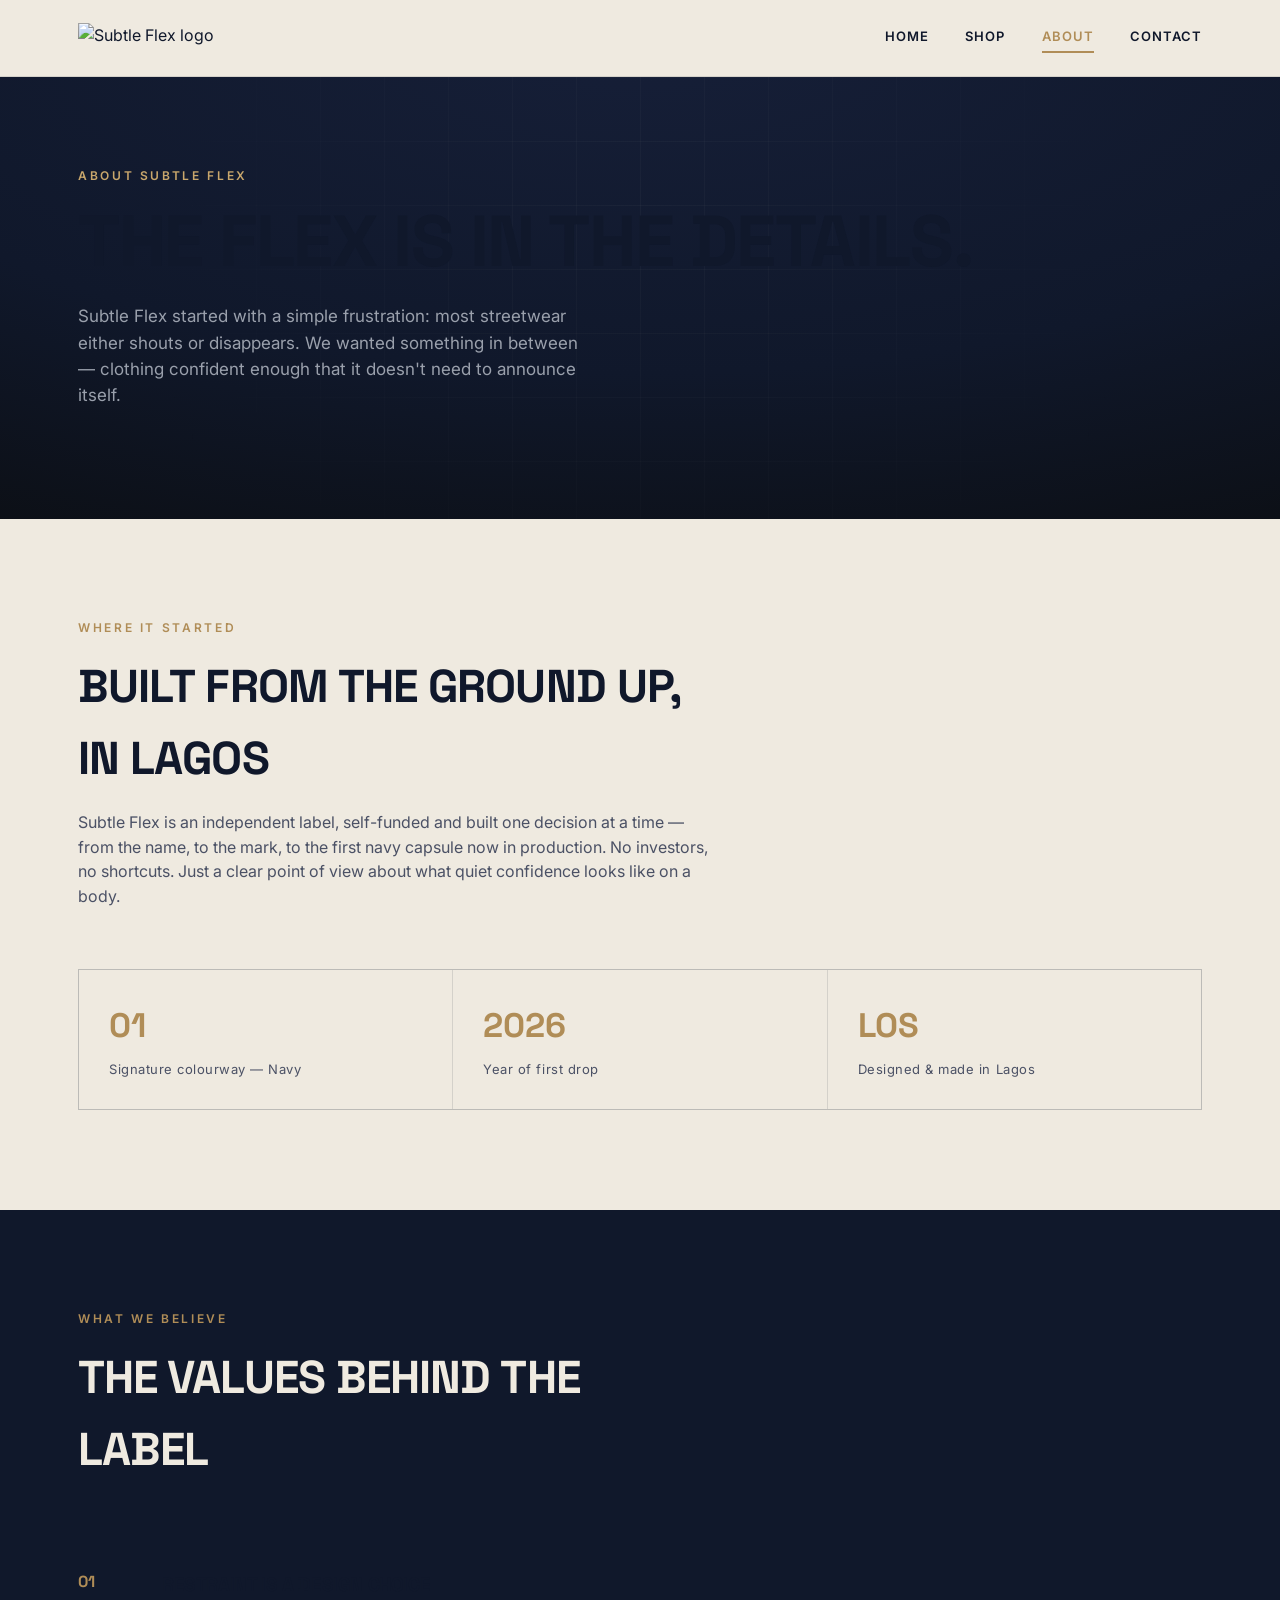
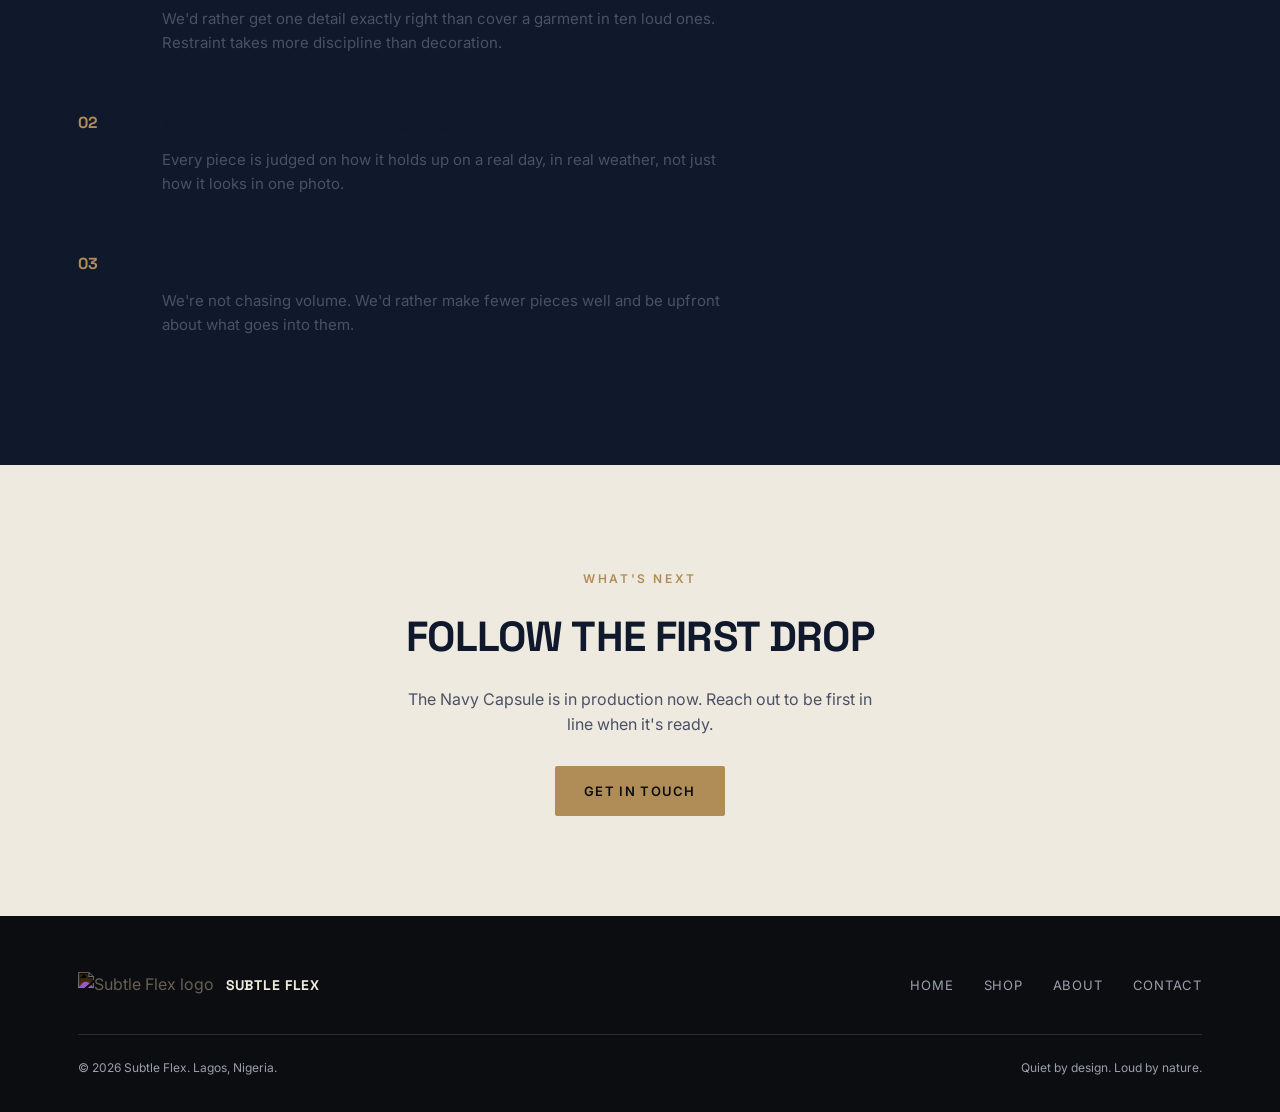
==== about.html @ afc2ed12 "Add files via upload" ====
<!DOCTYPE html>
<html lang="en">
<head>
<meta charset="UTF-8">
<meta name="viewport" content="width=device-width, initial-scale=1.0">
<title>About — Subtle Flex</title>
<meta name="description" content="The story behind Subtle Flex — a Lagos-based streetwear label built on understated confidence.">
<link rel="stylesheet" href="styles.css">
</head>
<body>

<nav class="site-nav">
  <div class="wrap">
    <a href="index.html" class="brand-mark">
      <img src="assets/logo.jpg" alt="Subtle Flex logo">
    </a>
    <ul class="nav-links">
      <li><a href="index.html">Home</a></li>
      <li><a href="shop.html">Shop</a></li>
      <li><a href="about.html" class="active">About</a></li>
      <li><a href="contact.html">Contact</a></li>
    </ul>
    <button class="nav-toggle" aria-label="Toggle menu"><span></span><span></span><span></span></button>
  </div>
</nav>

<header class="hero" style="padding:90px 0 70px;">
  <div class="wrap">
    <span class="eyebrow">About Subtle Flex</span>
    <h1 style="font-size:clamp(38px,7vw,72px);">The flex is in the details.</h1>
    <p class="lede">Subtle Flex started with a simple frustration: most streetwear either shouts or disappears. We wanted something in between — clothing confident enough that it doesn't need to announce itself.</p>
  </div>
</header>

<section>
  <div class="wrap">
    <div class="section-head">
      <span class="eyebrow">Where it started</span>
      <h2>Built from the ground up, in Lagos</h2>
      <p>Subtle Flex is an independent label, self-funded and built one decision at a time — from the name, to the mark, to the first navy capsule now in production. No investors, no shortcuts. Just a clear point of view about what quiet confidence looks like on a body.</p>
    </div>

    <div class="stat-row">
      <div class="stat">
        <div class="num">01</div>
        <div class="label">Signature colourway — Navy</div>
      </div>
      <div class="stat">
        <div class="num">2026</div>
        <div class="label">Year of first drop</div>
      </div>
      <div class="stat">
        <div class="num">LOS</div>
        <div class="label">Designed & made in Lagos</div>
      </div>
    </div>
  </div>
</section>

<section class="section-dark">
  <div class="wrap">
    <div class="section-head">
      <span class="eyebrow">What we believe</span>
      <h2>The values behind the label</h2>
    </div>
    <div class="value-list">
      <div class="value-row">
        <span class="num">01</span>
        <div>
          <h3>Restraint is a design choice</h3>
          <p>We'd rather get one detail exactly right than cover a garment in ten loud ones. Restraint takes more discipline than decoration.</p>
        </div>
      </div>
      <div class="value-row">
        <span class="num">02</span>
        <div>
          <h3>Made to be worn, not just posted</h3>
          <p>Every piece is judged on how it holds up on a real day, in real weather, not just how it looks in one photo.</p>
        </div>
      </div>
      <div class="value-row">
        <span class="num">03</span>
        <div>
          <h3>Small runs, honest pricing</h3>
          <p>We're not chasing volume. We'd rather make fewer pieces well and be upfront about what goes into them.</p>
        </div>
      </div>
    </div>
  </div>
</section>

<section>
  <div class="wrap" style="text-align:center;">
    <span class="eyebrow">What's next</span>
    <h2 style="margin-top:14px; font-size:clamp(28px,4vw,42px); text-transform:uppercase;">Follow the first drop</h2>
    <p style="color:#4B5165; max-width:480px; margin:18px auto 30px;">The Navy Capsule is in production now. Reach out to be first in line when it's ready.</p>
    <a href="contact.html" class="btn btn-primary">Get in touch</a>
  </div>
</section>

<footer>
  <div class="wrap">
    <div class="footer-top">
      <a href="index.html" class="footer-brand">
        <img src="assets/logo.jpg" alt="Subtle Flex logo">
        <span>Subtle Flex</span>
      </a>
      <ul class="footer-links">
        <li><a href="index.html">Home</a></li>
        <li><a href="shop.html">Shop</a></li>
        <li><a href="about.html">About</a></li>
        <li><a href="contact.html">Contact</a></li>
      </ul>
    </div>
    <div class="footer-bottom">
      <span>&copy; 2026 Subtle Flex. Lagos, Nigeria.</span>
      <span>Quiet by design. Loud by nature.</span>
    </div>
  </div>
</footer>

<script src="script.js"></script>
</body>
</html>
---- styles.css ----
@import url('https://fonts.googleapis.com/css2?family=Space+Grotesk:wght@500;700&family=Inter:wght@400;500;600&display=swap');

:root{
  --ink:#0B0D10;
  --navy:#10182B;
  --navy-2:#161F38;
  --bone:#EFEAE0;
  --bone-dim:#E2DCCC;
  --brass:#B08D57;
  --brass-bright:#C9A76C;
  --mist:#9AA0AC;
  --line: rgba(239,234,224,0.14);
  --line-dark: rgba(16,24,43,0.12);
  --maxw: 1180px;
}

*{box-sizing:border-box;}
html{scroll-behavior:smooth;}
body{
  margin:0;
  background:var(--bone);
  color:var(--navy);
  font-family:'Inter',system-ui,sans-serif;
  font-size:16px;
  line-height:1.55;
  -webkit-font-smoothing:antialiased;
}

@media (prefers-reduced-motion: reduce){
  *{animation-duration:0.001ms !important; transition-duration:0.001ms !important;}
}

h1,h2,h3,.display{
  font-family:'Space Grotesk',sans-serif;
  font-weight:700;
  letter-spacing:-0.02em;
  margin:0;
  color:var(--navy);
}

a{color:inherit; text-decoration:none;}
img{max-width:100%; display:block;}

.wrap{max-width:var(--maxw); margin:0 auto; padding:0 28px;}

.eyebrow{
  font-family:'Inter',sans-serif;
  font-size:12px;
  font-weight:600;
  letter-spacing:0.22em;
  text-transform:uppercase;
  color:var(--brass);
}

/* ---------- NAV ---------- */
.site-nav{
  position:sticky; top:0; z-index:50;
  background:var(--bone);
  border-bottom:1px solid var(--line-dark);
}
.site-nav .wrap{
  display:flex; align-items:center; justify-content:space-between;
  height:76px;
}
.brand-mark{display:flex; align-items:center; gap:12px;}
.brand-mark img{height:30px; width:auto;}
.brand-mark span{
  font-family:'Space Grotesk',sans-serif; font-weight:700;
  font-size:15px; letter-spacing:0.05em; text-transform:uppercase;
}
.nav-links{display:flex; gap:36px; list-style:none; margin:0; padding:0;}
.nav-links a{
  font-size:13px; font-weight:600; letter-spacing:0.08em; text-transform:uppercase;
  position:relative; padding-bottom:6px; display:inline-block;
}
.nav-links a::after{
  content:""; position:absolute; left:0; bottom:0; height:2px; width:0;
  background:var(--brass);
  transition:width .35s cubic-bezier(.2,.8,.2,1);
}
.nav-links a:hover::after, .nav-links a.active::after{ width:100%; }
.nav-links a.active{color:var(--brass);}

.nav-toggle{display:none;}

/* ---------- BUTTONS (the flex interaction) ---------- */
.btn{
  display:inline-flex; align-items:center; gap:10px;
  padding:14px 28px;
  font-family:'Inter',sans-serif; font-weight:600; font-size:13px;
  letter-spacing:0.1em; text-transform:uppercase;
  border-radius:2px;
  border:1px solid transparent;
  cursor:pointer;
  transition:transform .28s cubic-bezier(.2,.9,.25,1.2), background .25s ease, color .25s ease, border-color .25s ease;
}
.btn-primary{background:var(--brass); color:var(--ink);}
.btn-primary:hover{transform:skewX(-8deg) translateX(2px); background:var(--brass-bright);}
.btn-ghost{border-color:var(--navy); color:var(--navy); background:transparent;}
.btn-ghost:hover{transform:skewX(-8deg) translateX(2px); background:var(--navy); color:var(--bone);}
.btn-ghost-light{border-color:rgba(239,234,224,0.4); color:var(--bone);}
.btn-ghost-light:hover{transform:skewX(-8deg) translateX(2px); background:var(--bone); color:var(--ink); border-color:var(--bone);}

/* ---------- HERO ---------- */
.hero{
  background:radial-gradient(120% 140% at 50% -10%, var(--navy-2) 0%, var(--navy) 55%, var(--ink) 100%);
  color:var(--bone);
  padding:130px 0 100px;
  position:relative;
  overflow:hidden;
}
.hero::before{
  content:""; position:absolute; inset:0;
  background-image:
    linear-gradient(rgba(239,234,224,0.035) 1px, transparent 1px),
    linear-gradient(90deg, rgba(239,234,224,0.035) 1px, transparent 1px);
  background-size:64px 64px;
  mask-image:radial-gradient(circle at 50% 30%, black, transparent 75%);
  pointer-events:none;
}
.hero .wrap{position:relative;}
.hero .eyebrow{color:var(--brass-bright); margin-bottom:22px; display:block;}
.hero h1{
  font-size:clamp(48px, 9vw, 108px);
  line-height:0.94;
  text-transform:uppercase;
}
.hero h1 em{
  font-style:normal; color:var(--brass-bright);
  display:inline-block;
  transform-origin:left center;
}
.hero p.lede{
  max-width:520px; margin:28px 0 40px;
  color:var(--mist); font-size:17px;
}
.hero-actions{display:flex; gap:18px; flex-wrap:wrap;}

/* ---------- SECTIONS ---------- */
section{padding:100px 0;}
.section-head{max-width:640px; margin-bottom:56px;}
.section-head .eyebrow{display:block; margin-bottom:14px;}
.section-head h2{font-size:clamp(30px,4vw,46px); text-transform:uppercase;}
.section-head p{color:#4B5165; margin-top:16px; font-size:16px;}

.section-dark{background:var(--navy); color:var(--bone);}
.section-dark .section-head h2{color:var(--bone);}
.section-dark .section-head p{color:var(--mist);}

/* ---------- PILLARS / GRID ---------- */
.pillars{
  display:grid; grid-template-columns:repeat(3,1fr); gap:1px;
  background:var(--line-dark);
  border:1px solid var(--line-dark);
}
.pillar{
  background:var(--bone); padding:38px 32px;
  transition:background .3s ease;
}
.pillar .num{
  font-family:'Space Grotesk'; color:var(--brass); font-weight:700; font-size:13px;
  letter-spacing:0.15em;
}
.pillar h3{font-size:20px; margin:18px 0 12px; text-transform:uppercase;}
.pillar p{color:#4B5165; font-size:15px; margin:0;}

/* ---------- PRODUCT / SHOP GRID ---------- */
.grid-shop{
  display:grid; grid-template-columns:repeat(3,1fr); gap:28px;
}
.card{
  background:var(--navy);
  color:var(--bone);
  border-radius:2px;
  overflow:hidden;
  transition:transform .4s cubic-bezier(.2,.8,.2,1);
}
.card:hover{transform:skewX(-3deg) translateY(-4px);}
.card:hover .card-inner{transform:skewX(3deg);}
.card-inner{transition:transform .4s cubic-bezier(.2,.8,.2,1);}
.card-media{
  aspect-ratio:4/5;
  background:
    repeating-linear-gradient(135deg, rgba(239,234,224,0.04) 0 2px, transparent 2px 26px),
    linear-gradient(160deg, var(--navy-2), var(--ink));
  display:flex; align-items:center; justify-content:center;
  border-bottom:1px solid var(--line);
}
.card-media .mono{
  font-family:'Space Grotesk'; font-weight:700; font-size:15px;
  letter-spacing:0.2em; color:rgba(239,234,224,0.35); text-transform:uppercase;
}
.card-body{padding:22px 24px 26px;}
.card-body .tag{
  font-size:11px; letter-spacing:0.15em; color:var(--brass-bright);
  text-transform:uppercase; font-weight:600;
}
.card-body h3{font-size:18px; margin:10px 0 6px; text-transform:uppercase;}
.card-body .price{color:var(--mist); font-size:14px;}
.card-body .status{
  margin-top:16px; display:inline-block;
  font-size:11px; letter-spacing:0.12em; text-transform:uppercase;
  color:var(--ink); background:var(--brass); padding:6px 12px; border-radius:2px; font-weight:600;
}

/* ---------- ABOUT ---------- */
.about-hero{
  display:grid; grid-template-columns:1fr 1fr; gap:60px; align-items:center;
}
.about-hero .figure{
  background:var(--navy); aspect-ratio:1/1; border-radius:2px;
  display:flex; align-items:center; justify-content:center;
  position:relative; overflow:hidden;
}
.about-hero .figure img{height:34%; filter:invert(1);}
.stat-row{display:grid; grid-template-columns:repeat(3,1fr); gap:1px; background:var(--line-dark); border:1px solid var(--line-dark); margin-top:60px;}
.stat{background:var(--bone); padding:30px;}
.stat .num{font-family:'Space Grotesk'; font-size:34px; font-weight:700; color:var(--brass);}
.stat .label{font-size:13px; color:#4B5165; margin-top:6px; letter-spacing:0.04em;}

.value-list{display:grid; gap:0;}
.value-row{
  display:grid; grid-template-columns:60px 1fr; gap:24px;
  padding:28px 0; border-top:1px solid var(--line-dark);
}
.value-row:last-child{border-bottom:1px solid var(--line-dark);}
.value-row .num{font-family:'Space Grotesk'; color:var(--brass); font-weight:700;}
.value-row h3{font-size:19px; text-transform:uppercase; margin-bottom:8px;}
.value-row p{margin:0; color:#4B5165; font-size:15px; max-width:560px;}

/* ---------- CONTACT ---------- */
.contact-grid{display:grid; grid-template-columns:1fr 1fr; gap:70px;}
.channel{
  display:flex; align-items:center; justify-content:space-between;
  padding:22px 0; border-top:1px solid var(--line-dark);
}
.channel:last-child{border-bottom:1px solid var(--line-dark);}
.channel .name{font-weight:600; font-size:15px; text-transform:uppercase; letter-spacing:0.04em;}
.channel .detail{color:#4B5165; font-size:14px; margin-top:4px;}
.channel .go{
  font-size:12px; letter-spacing:0.12em; text-transform:uppercase; color:var(--brass);
  border-bottom:1px solid var(--brass); padding-bottom:2px;
  transition:transform .3s ease;
  display:inline-block;
}
.channel .go:hover{transform:skewX(-8deg);}

.field{margin-bottom:22px;}
.field label{
  display:block; font-size:12px; letter-spacing:0.1em; text-transform:uppercase;
  color:#4B5165; margin-bottom:8px; font-weight:600;
}
.field input, .field textarea{
  width:100%; border:1px solid var(--line-dark); background:transparent;
  padding:14px 16px; font-family:'Inter'; font-size:15px; color:var(--navy);
  border-radius:2px;
}
.field input:focus, .field textarea:focus{
  outline:2px solid var(--brass); outline-offset:1px; border-color:var(--brass);
}
.field textarea{min-height:120px; resize:vertical;}
.form-note{font-size:13px; color:#4B5165; margin-top:16px;}

/* ---------- FOOTER ---------- */
footer{background:var(--ink); color:var(--mist); padding:56px 0 34px;}
.footer-top{
  display:flex; justify-content:space-between; align-items:flex-start;
  flex-wrap:wrap; gap:32px; padding-bottom:36px; border-bottom:1px solid var(--line);
}
.footer-brand{display:flex; align-items:center; gap:12px;}
.footer-brand img{height:26px; filter:invert(1);}
.footer-brand span{font-family:'Space Grotesk'; color:var(--bone); font-weight:700; letter-spacing:0.05em; text-transform:uppercase; font-size:14px;}
.footer-links{display:flex; gap:30px; list-style:none; padding:0; margin:0;}
.footer-links a{font-size:13px; text-transform:uppercase; letter-spacing:0.06em;}
.footer-links a:hover{color:var(--brass-bright);}
.footer-bottom{
  display:flex; justify-content:space-between; padding-top:24px; font-size:12px; flex-wrap:wrap; gap:10px;
}

/* ---------- RESPONSIVE ---------- */
@media (max-width:860px){
  .pillars{grid-template-columns:1fr;}
  .grid-shop{grid-template-columns:1fr 1fr;}
  .about-hero{grid-template-columns:1fr;}
  .stat-row{grid-template-columns:1fr;}
  .contact-grid{grid-template-columns:1fr;}
}
@media (max-width:640px){
  .nav-links{
    position:fixed; top:76px; left:0; right:0; bottom:0;
    background:var(--bone);
    flex-direction:column; padding:36px 28px; gap:26px;
    transform:translateX(100%); transition:transform .35s ease;
  }
  .nav-links.open{transform:translateX(0);}
  .nav-toggle{
    display:flex; flex-direction:column; gap:5px; background:none; border:none; cursor:pointer; padding:8px;
  }
  .nav-toggle span{width:22px; height:2px; background:var(--navy);}
  .grid-shop{grid-template-columns:1fr;}
  section{padding:70px 0;}
  .hero{padding:100px 0 70px;}
}
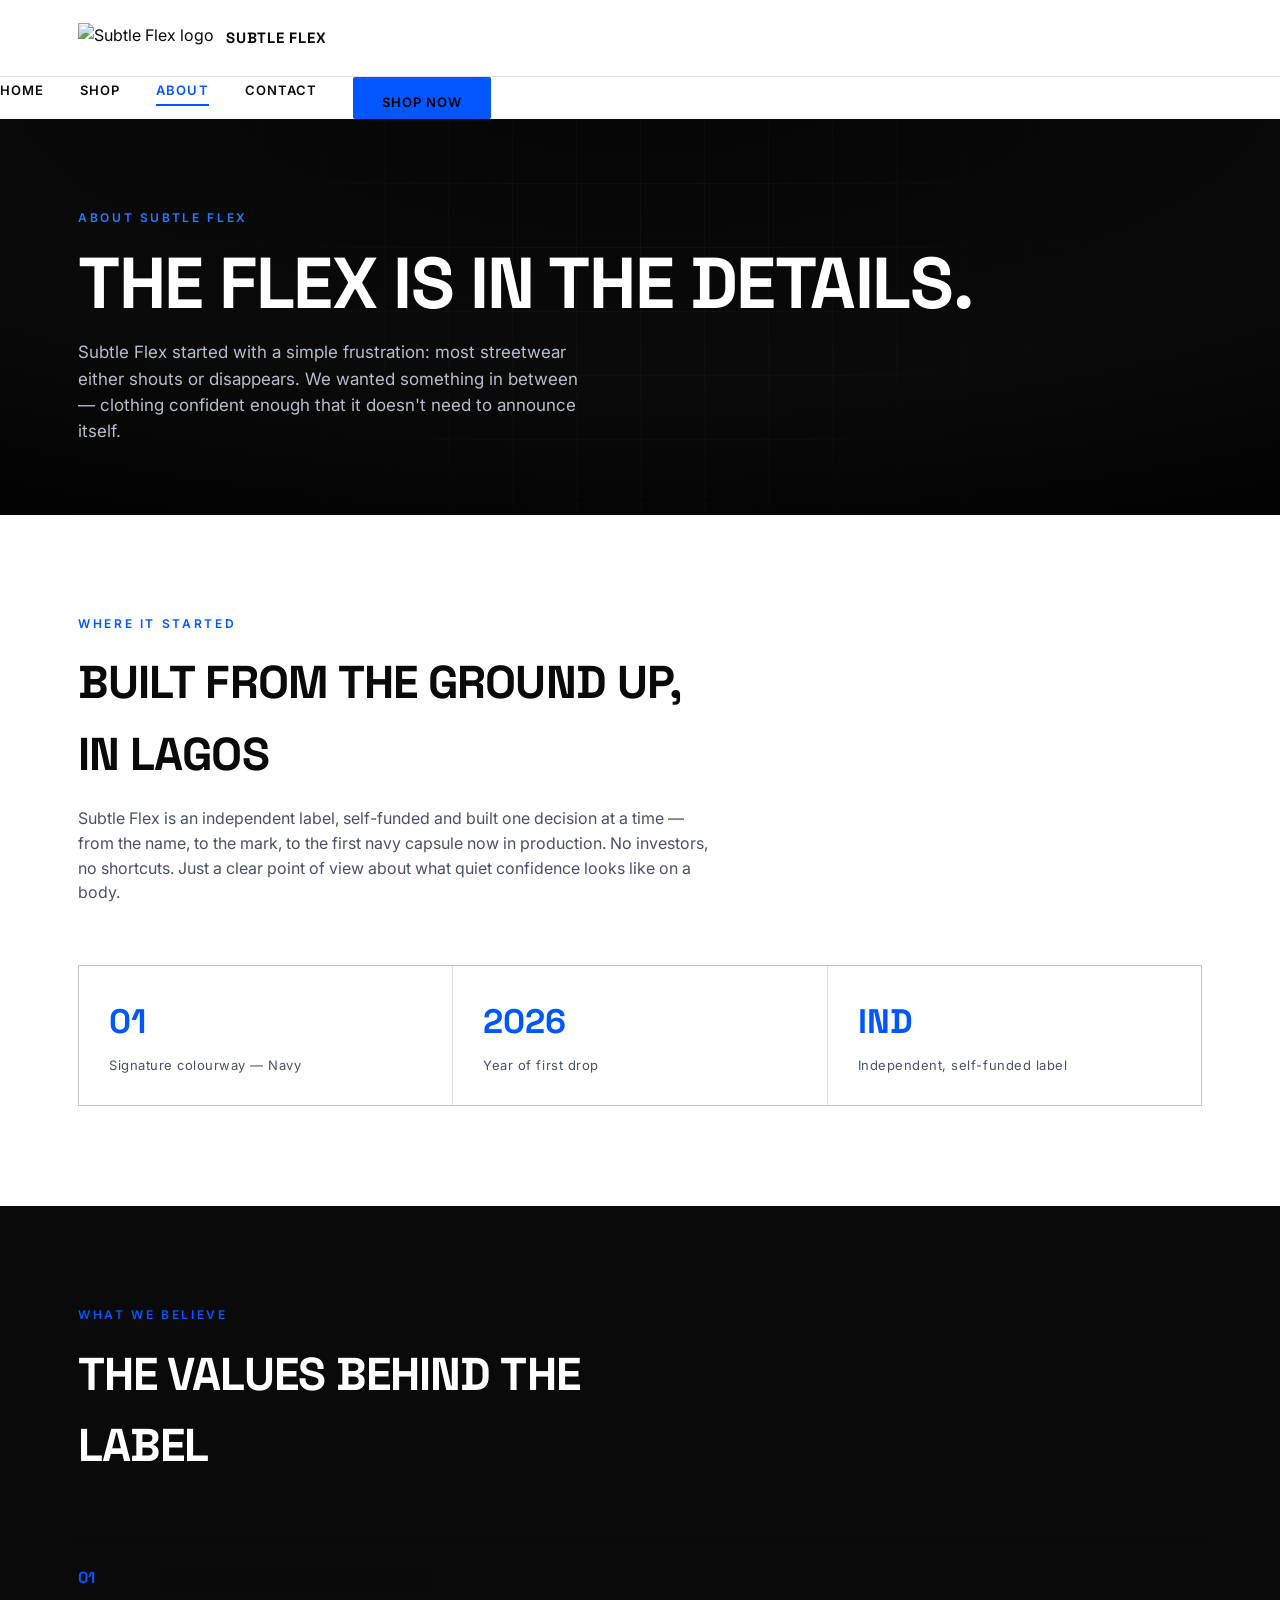
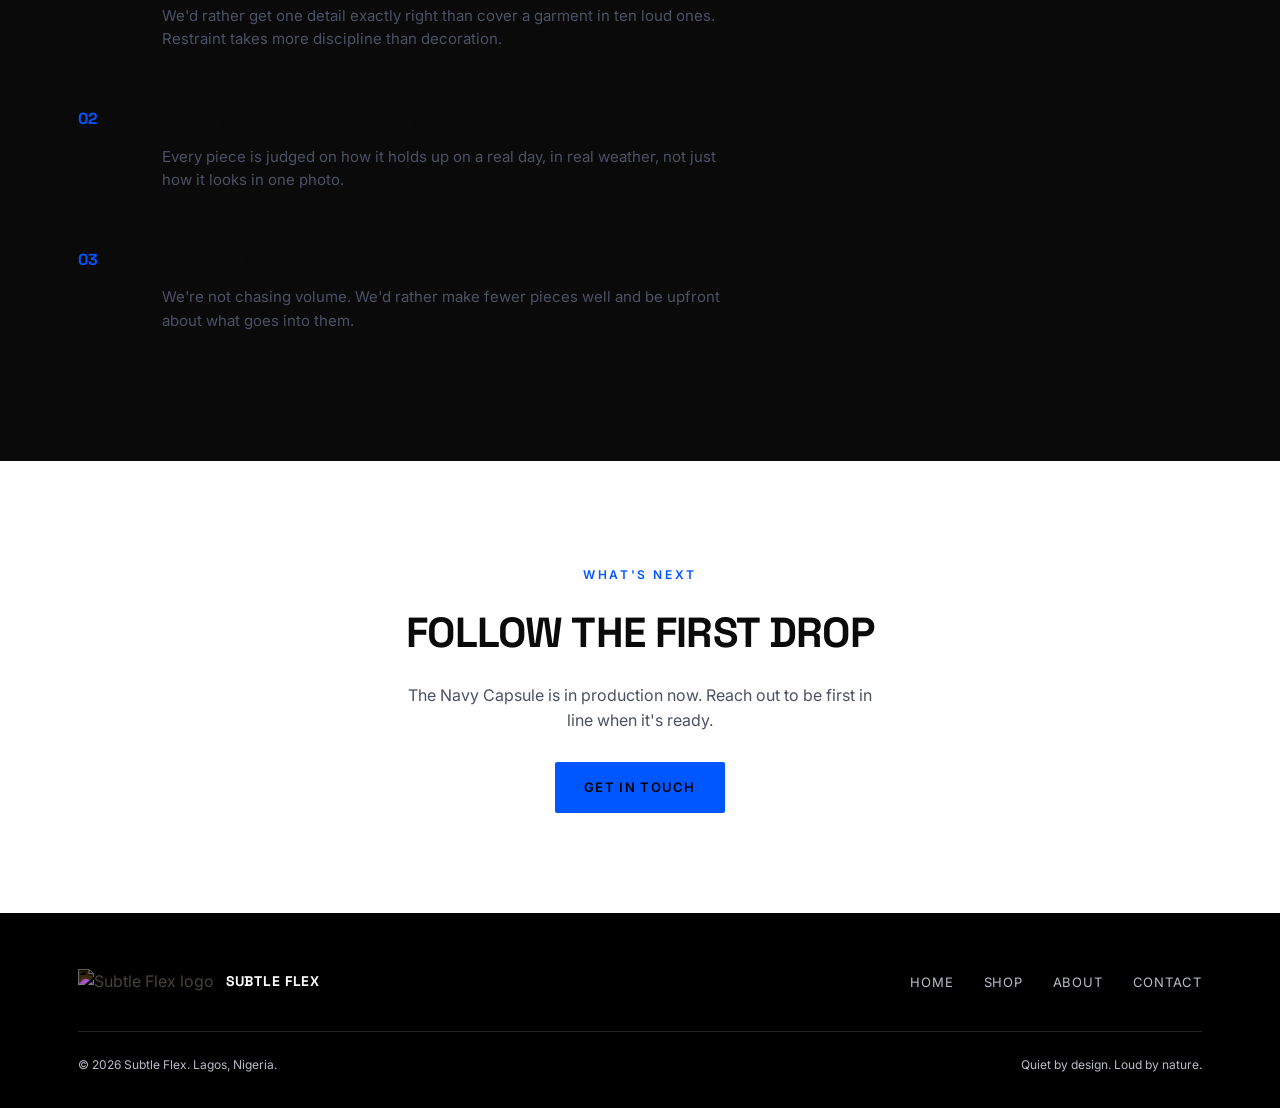
==== commit 560fa93a: "Add files via upload" ====
--- a/about.html
+++ b/about.html
@@ -11,18 +11,23 @@
 
 <nav class="site-nav">
   <div class="wrap">
-    <a href="index.html" class="brand-mark">
-      <img src="assets/logo.jpg" alt="Subtle Flex logo">
-    </a>
-    <ul class="nav-links">
-      <li><a href="index.html">Home</a></li>
-      <li><a href="shop.html">Shop</a></li>
-      <li><a href="about.html" class="active">About</a></li>
-      <li><a href="contact.html">Contact</a></li>
-    </ul>
-    <button class="nav-toggle" aria-label="Toggle menu"><span></span><span></span><span></span></button>
+    <div class="nav-pill">
+      <a href="index.html" class="brand-mark">
+        <img src="assets/logo.jpg" alt="Subtle Flex logo">
+        <span>Subtle Flex</span>
+      </a>
+      <button class="nav-toggle" aria-label="Toggle menu"><span></span><span></span><span></span></button>
+    </div>
   </div>
 </nav>
+<div class="nav-scrim"></div>
+<ul class="nav-links">
+  <li><a href="index.html">Home</a></li>
+  <li><a href="shop.html">Shop</a></li>
+  <li><a href="about.html" class="active">About</a></li>
+  <li><a href="contact.html">Contact</a></li>
+  <li><a href="shop.html" class="btn btn-primary nav-cta">Shop Now</a></li>
+</ul>
 
 <header class="hero" style="padding:90px 0 70px;">
   <div class="wrap">
@@ -50,8 +55,8 @@
         <div class="label">Year of first drop</div>
       </div>
       <div class="stat">
-        <div class="num">LOS</div>
-        <div class="label">Designed & made in Lagos</div>
+        <div class="num">IND</div>
+        <div class="label">Independent, self-funded label</div>
       </div>
     </div>
   </div>
--- a/styles.css
+++ b/styles.css
@@ -1,16 +1,16 @@
 @import url('https://fonts.googleapis.com/css2?family=Space+Grotesk:wght@500;700&family=Inter:wght@400;500;600&display=swap');
 
 :root{
-  --ink:#0B0D10;
-  --navy:#10182B;
-  --navy-2:#161F38;
-  --bone:#EFEAE0;
-  --bone-dim:#E2DCCC;
-  --brass:#B08D57;
-  --brass-bright:#C9A76C;
-  --mist:#9AA0AC;
-  --line: rgba(239,234,224,0.14);
-  --line-dark: rgba(16,24,43,0.12);
+  --ink:#000000;
+  --navy:#0A0A0A;
+  --navy-2:#050505;
+  --bone:#FFFFFF;
+  --bone-dim:#F0F0F0;
+  --brass:#0057FF;
+  --brass-bright:#2979FF;
+  --mist:#B8BEC9;
+  --line: rgba(255,255,255,0.14);
+  --line-dark: rgba(0,0,0,0.12);
   --maxw: 1180px;
 }
 
@@ -130,9 +130,28 @@
   display:inline-block;
   transform-origin:left center;
 }
+.hero h1{color:var(--bone);}
+.hero .hero-tagline{
+  font-family:'Space Grotesk',sans-serif;
+  font-weight:500;
+  font-size:clamp(18px,2.2vw,22px);
+  color:var(--brass-bright);
+  margin:18px 0 0;
+  letter-spacing:0.01em;
+}
 .hero p.lede{
-  max-width:520px; margin:28px 0 40px;
+  max-width:520px; margin:22px 0 0;
   color:var(--mist); font-size:17px;
+}
+.hero p.lede + p.lede{margin-top:16px;}
+.hero p.lede-strong{
+  font-family:'Space Grotesk',sans-serif;
+  font-weight:700;
+  color:var(--bone);
+  font-size:19px;
+  letter-spacing:0.01em;
+  margin-top:22px;
+  margin-bottom:40px;
 }
 .hero-actions{display:flex; gap:18px; flex-wrap:wrap;}
 
